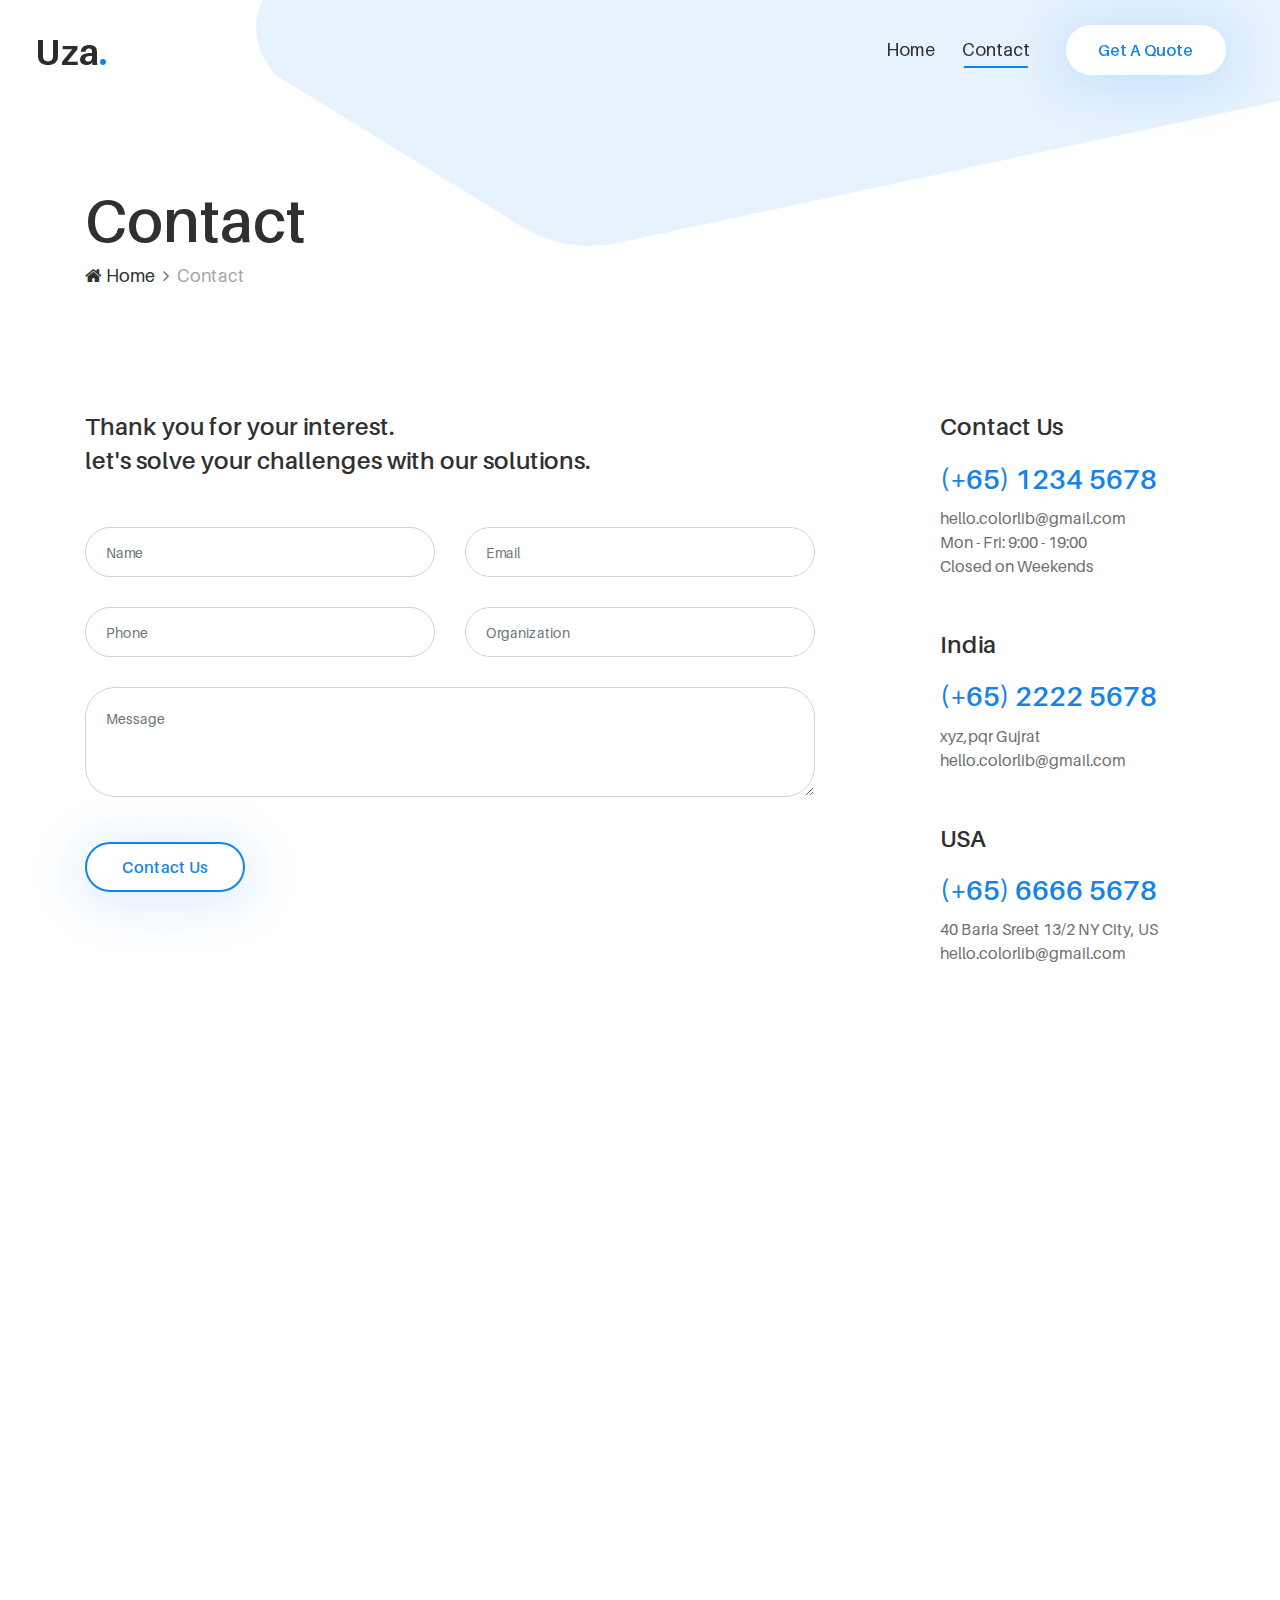
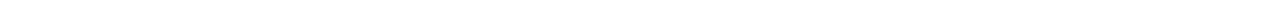
==== contact.html @ c02dab1a "first commit" ====
<!DOCTYPE html>
<html lang="en">

<head>
    <script src="https://ajax.googleapis.com/ajax/libs/jquery/3.5.1/jquery.min.js"></script>
    <meta charset="UTF-8">
    <meta name="description" content="uza - Model Agency HTML5 Template">
    <meta http-equiv="X-UA-Compatible" content="IE=edge">
    <meta name="viewport" content="width=device-width, initial-scale=1, shrink-to-fit=no">

    <!-- Title -->
    <title>Apni company</title>

    <!-- Favicon -->
    <link rel="icon" href="./img/core-img/favicon.ico">

    <!-- Core Stylesheet -->
    <link rel="stylesheet" href="style.css">

</head>

<body>
    <!-- Preloader -->
    <div id="preloader">
        <div class="wrapper">
            <div class="cssload-loader"></div>
        </div>
    </div>


    <!-- ***** Header Area Start ***** -->
    <header class="header-area">
        <!-- Main Header Start -->
        <div class="main-header-area">
            <div class="classy-nav-container breakpoint-off">
                <!-- Classy Menu -->
                <nav class="classy-navbar justify-content-between" id="uzaNav">

                    <!-- Logo -->
                    <a class="nav-brand" href="index.html"><img src="./img/core-img/logo.png" alt=""></a>

                    <!-- Navbar Toggler -->
                    <div class="classy-navbar-toggler">
                        <span class="navbarToggler"><span></span><span></span><span></span></span>
                    </div>

                    <!-- Menu -->
                    <div class="classy-menu">
                        <!-- Menu Close Button -->
                        <div class="classycloseIcon">
                            <div class="cross-wrap"><span class="top"></span><span class="bottom"></span></div>
                        </div>

                        <!-- Nav Start -->
                        <div class="classynav">
                            <ul id="nav">
                                <li><a href="./index.html">Home</a></li>
                                <li class="current-item"><a href="./contact.html">Contact</a></li>
                            </ul>

                            <!-- Get A Quote -->
                            <div class="get-a-quote ml-4 mr-3">
                                <a href="#" class="btn uza-btn">Get A Quote</a>
                            </div>

                        <!-- Nav End -->

                    </div>
                </nav>
            </div>
        </div>
    </header>
    <!-- ***** Header Area End ***** -->

    <!-- ***** Breadcrumb Area Start ***** -->
    <div class="breadcrumb-area">
        <div class="container h-100">
            <div class="row h-100 align-items-end">
                <div class="col-12">
                    <div class="breadcumb--con">
                        <h2 class="title">Contact</h2>
                        <nav aria-label="breadcrumb">
                            <ol class="breadcrumb">
                                <li class="breadcrumb-item"><a href="#"><i class="fa fa-home"></i> Home</a></li>
                                <li class="breadcrumb-item active" aria-current="page">Contact</li>
                            </ol>
                        </nav>
                    </div>
                </div>
            </div>
        </div>

        <!-- Background Curve -->
        <div class="breadcrumb-bg-curve">
            <img src="./img/core-img/curve-5.png" alt="">
        </div>
    </div>
    <!-- ***** Breadcrumb Area End ***** -->

    <section class="sucess-popup" id="sucess">
        <div class="sucess-tick">
            <img src="./img/core-img/tick.png" alt="">
        </div>
        <div class="scuess-text">Thanks for submition will rich you out soon!</div>
        <button class="btn uza-btn btn-1 mt-15" onclick="window.location='/'">Cool </div>
    </section>

    <!-- ***** Contact Area Start ***** -->
    <section class="uza-contact-area section-padding-80">
        <div class="container">
            <div class="row justify-content-between">
                <!-- Contact Form -->
                <div class="col-12 col-lg-8">
                    <div class="uza-contact-form mb-80">
                        <div class="contact-heading mb-50">
                            <h4>Thank you for your interest. <br>let's solve your challenges with our solutions.</h4>
                        </div>
                        <form action="#" method="post"  id="contactForm">
                            <div class="row">
                                <div class="col-lg-6">
                                    <div class="form-group">
                                        <input type="text" class="form-control mb-30" name="full-name" placeholder="Name">
                                    </div>
                                </div>
                                <div class="col-lg-6">
                                    <div class="form-group">
                                        <input type="email" class="form-control mb-30" name="email" placeholder="Email">
                                    </div>
                                </div>
                                <div class="col-lg-6">
                                    <div class="form-group">
                                        <input type="text" class="form-control mb-30" name="contact-number" placeholder="Phone">
                                    </div>
                                </div>
                                <div class="col-lg-6">
                                    <div class="form-group">
                                        <input type="text" class="form-control mb-30" name="company-name" placeholder="Organization">
                                    </div>
                                </div>
                                <div class="col-12">
                                    <div class="form-group">
                                        <textarea class="form-control mb-30" name="message" rows="8" cols="80" placeholder="Message"></textarea>
                                    </div>
                                </div>
                                <div class="col-12">
                                    <button class="btn uza-btn btn-3 mt-15" id="cta-button">Contact Us</button>
                                </div>
                            </div>
                        </form>
                    </div>
                </div>

                <!-- Single Contact Card -->
                <div class="col-12 col-lg-3">
                    <div class="contact-sidebar-area mb-80">
                        <!-- Single Sidebar Area -->
                        <div class="single-contact-card mb-50">
                            <h4>Contact Us</h4>
                            <h3>(+65) 1234 5678</h3>
                            <h6>hello.colorlib@gmail.com</h6>
                            <h6>Mon - Fri: 9:00 - 19:00 <br>Closed on Weekends</h6>
                        </div>

                        <!-- Single Sidebar Area -->
                        <div class="single-contact-card mb-50">
                            <h4>India</h4>
                            <h3>(+65) 2222 5678</h3>
                            <h6>xyz,pqr Gujrat <br>hello.colorlib@gmail.com</h6>
                        </div>

                        <!-- Single Sidebar Area -->
                        <div class="single-contact-card mb-50">
                            <h4>USA</h4>
                            <h3>(+65) 6666 5678</h3>
                            <h6>40 Baria Sreet 13/2 NY City, US <br>hello.colorlib@gmail.com</h6>
                        </div>
                    </div>
                </div>
            </div>

            <div class="row">
                <!-- Google Maps -->
                <div class="col-12">
                    <div class="google-maps">
                        <iframe src="https://www.google.com/maps/embed?pb=!1m18!1m12!1m3!1d11956.9355465873!2d24.0768412544878!3d56.9550599906977!2m3!1f0!2f0!3f0!3m2!1i1024!2i768!4f13.1!3m3!1m2!1s0x46eecfb0e5073ded%3A0x400cfcd68f2fe30!2z4Kaw4Ka_4KaX4Ka-LCDgprLgp43gpq_gpr7gpp_gp43gpq3gpr_gpoY!5e0!3m2!1sbn!2sbd!4v1543911160102" allowfullscreen></iframe>
                    </div>
                </div>
            </div>
        </div>
    </section>
    <!-- ***** Contact Area End ***** -->


    <!-- ******* All JS Files ******* -->
    <!-- jQuery js -->
    <script>
        function togglePopUp() {
            var x = document.getElementById("sucess") || none;
            console.log(x.style.display);
            if (x.style.display === "flex") {
                x.style.display = "none";
                $('body').removeClass('stop-scrolling')
            } else {
                x.style.display = "flex";
                $('body').addClass('stop-scrolling')
            }
        }
        contactForm.onsubmit = (e) => {
            e.preventDefault();
            togglePopUp();
            document.getElementById("cta-button").value = "Submitting!!";
            url = 'https://script.google.com/macros/s/AKfycbzR3X1a9_Ix4yxeLutu285FqC4782tV8ATnGNaxKJcL5zeAqOg/exec';
            const response = $('form').serializeArray();
            let i,data;
            for (i = 0; i < response.length; i++) {
                let x = {[response[i].name] : response[i].value }
                if(x) { data = {...data, ...x }}
            }
            console.log(data);
            var jqxhr = $.ajax({
                url: url,
                method: "GET",
                dataType: "json",
                data: data
            }).success(
                // do something
            );
        }
    </script>
    <script src="js/jquery.min.js"></script>
    <!-- Popper js -->
    <script src="js/popper.min.js"></script>
    <!-- Bootstrap js -->
    <script src="js/bootstrap.min.js"></script>
    <!-- All js -->
    <script src="js/uza.bundle.js"></script>
    <!-- Active js -->
    <script src="js/default-assets/active.js"></script>

</body>

</html>
---- style.css ----
/* *********************************************
[Master Stylesheet]

Template Name: Uza - Creative Agency HTML5 Template
Template Author: Colorlib
Template Author URL: http://colorlib.com
Version: 1.0.0
Last Update: Dec 31, 2018

*********************************************

[Tables of CSS Content]

+ body
    - 01.0 Reboot CSS
    - 02.0 Spacing CSS
    - 03.0 Preloader CSS
    - 04.0 Heading CSS
    - 05.0 Backtotop CSS
    - 06.0 Buttons CSS
    - 07.0 Header CSS
    - 08.0 Hero CSS
    - 09.0 Portfolio CSS
    - 10.0 Testimonial CSS
    - 11.0 Newsletter CSS
    - 12.0 About CSS
    - 13.0 Service CSS
    - 14.0 Breadcrumb CSS
    - 15.0 Blog CSS
    - 16.0 CTA CSS
    - 17.0 CFA CSS
    - 18.0 Team CSS
    - 19.0 Footer CSS
    - 20.0 Contact CSS
  ---------------------------------------------
  [Color Codes]

  $heading: #303030; [Heading Color]
  $text: #707070; [Text Color]
  $bg-gray: #e7f2fd; [Gray Background]
  $primary: #1583e9; [Primary Color]
  $white: #ffffff; [White Color]
  $dark: #000000; [Dark Color]
  $border: #ebebeb; [Border Color]
  $hover: #1583e9; [Hover Color]
  $secondary: #a6a6a6; [Secondary Color]

  ---------------------------------------------
  [Font Family: 'HK Grotesk']
--------------------------------------------- */
/* Import Fonts & All CSS */
@import url(fonts/aileron-font-style.css);
@import url(css/bootstrap.min.css);
@import url(css/animate.css);
@import url(css/default-assets/classy-nav.css);
@import url(css/owl.carousel.min.css);
@import url(css/magnific-popup.css);
@import url(css/font-awesome.min.css);
@import url(css/style.css);
/* :: 1.0 Reboot CSS */
* {
  margin: 0;
  padding: 0; }

body {
  font-family: "Aileron";
  font-weight: 400;
  font-size: 14px; }

h1,
h2,
h3,
h4,
h5,
h6 {
  font-family: "Aileron";
  color: #303030;
  line-height: 1.4;
  font-weight: 600; }

a,
a:active,
a:focus,
a:hover {
  font-family: "Aileron";
  color: #303030;
  text-decoration: none;
  -webkit-transition-duration: 500ms;
  -o-transition-duration: 500ms;
  transition-duration: 500ms;
  outline: none;
  font-size: 16px;
  font-weight: 600; }

li {
  list-style: none; }

p {
  line-height: 2;
  color: #707070;
  font-size: 16px;
  font-weight: normal; }

img {
  max-width: 100%;
  height: auto; }

ul {
  margin: 0;
  padding: 0; }
  ul li {
    margin: 0;
    padding: 0; }
.stop-scrolling {
  height: 100%;
  overflow: hidden;
}
#sucess {
  display: none;
}
.sucess-popup {
  position: fixed;
  top: 50%;
  left: 50%;
  z-index: 1000;
  transform: translate(-50%, -50%);
  box-shadow: 0 6px 50px 8px rgba(21, 131, 233, 0.15);
  padding: 40px;
  background-color: #fff;
  justify-content: center;
  flex-direction: column;
  display: none;
}
.scuess-text{  
  font-size: 16px;
  text-align: center;
  margin: 10px 0;
}
.sucess-tick{
  display: flex;
  justify-content: center;
  margin: 10px; 
}
.sucess-tick img{
  width: 40px;
  height: 40px;
}
.bg-overlay {
  position: relative;
  z-index: 1; }
  .bg-overlay::after {
    position: absolute;
    content: "";
    height: 100%;
    width: 100%;
    top: 0;
    left: 0;
    z-index: -1;
    background-color: rgba(0, 0, 0, 0.5); }

.bg-img {
  background-position: center center;
  background-size: cover;
  background-repeat: no-repeat; }

.jarallax {
  position: relative;
  z-index: 0; }
  .jarallax > .jarallax-img {
    position: absolute;
    object-fit: cover;
    font-family: 'object-fit: cover';
    top: 0;
    left: 0;
    width: 100%;
    height: 100%;
    z-index: -1; }

.mfp-iframe-holder .mfp-close {
  top: 0;
  width: 30px;
  height: 30px;
  background-color: #1583e9;
  text-align: center;
  right: 0;
  padding-right: 0;
  line-height: 32px; }

.bg-transparent {
  background-color: transparent !important; }

.bg-gray {
  background-color: #e7f2fd !important; }

textarea:focus,
input:focus {
  outline: none; }

/* :: 2.0 Spacing CSS */
.mt-15 {
  margin-top: 15px; }

.mt-30 {
  margin-top: 30px; }

.mt-40 {
  margin-top: 40px; }

.mt-50 {
  margin-top: 50px; }

.mt-70 {
  margin-top: 70px; }

.mt-80 {
  margin-top: 80px; }

.mt-100 {
  margin-top: 100px; }

.mt-150 {
  margin-top: 150px; }

.mr-15 {
  margin-right: 15px; }

.mr-30 {
  margin-right: 30px; }

.mr-50 {
  margin-right: 50px; }

.mr-100 {
  margin-right: 100px; }

.mb-15 {
  margin-bottom: 15px; }

.mb-30 {
  margin-bottom: 30px; }

.mb-40 {
  margin-bottom: 40px; }

.mb-50 {
  margin-bottom: 50px; }

.mb-60 {
  margin-bottom: 60px; }

.mb-70 {
  margin-bottom: 70px; }

.mb-80 {
  margin-bottom: 80px; }

.mb-100 {
  margin-bottom: 100px; }

.ml-15 {
  margin-left: 15px; }

.ml-30 {
  margin-left: 30px; }

.ml-50 {
  margin-left: 50px; }

.ml-100 {
  margin-left: 100px; }

.pt-50 {
  padding-top: 50px !important; }

.section-padding-80 {
  padding-top: 80px;
  padding-bottom: 80px; }

.section-padding-0-80 {
  padding-top: 0;
  padding-bottom: 80px; }

.section-padding-80-0 {
  padding-top: 80px;
  padding-bottom: 0; }

/* :: 3.0 Preloader CSS */
#preloader {
  position: fixed;
  width: 100%;
  height: 100%;
  z-index: 99999;
  top: 0;
  left: 0;
  background-color: #1583e9;
  display: -webkit-box;
  display: -ms-flexbox;
  display: flex;
  -webkit-box-align: center;
  -ms-flex-align: center;
  align-items: center;
  -webkit-box-pack: center;
  -ms-flex-pack: center;
  justify-content: center; }

.wrapper {
  margin: auto;
  display: block; }

.cssload-loader {
  width: 49px;
  height: 49px;
  border-radius: 50%;
  display: inline-block;
  position: relative;
  vertical-align: middle;
  background: #ffffff; }

.cssload-loader,
.cssload-loader:after,
.cssload-loader:before {
  animation: 1.15s infinite ease-in-out;
  -o-animation: 1.15s infinite ease-in-out;
  -ms-animation: 1.15s infinite ease-in-out;
  -webkit-animation: 1.15s infinite ease-in-out;
  -moz-animation: 1.15s infinite ease-in-out; }

.cssload-loader:after,
.cssload-loader:before {
  width: 100%;
  height: 100%;
  border-radius: 50%;
  position: absolute;
  top: 0;
  left: 0; }

.cssload-loader {
  animation-name: cssload-loader;
  -o-animation-name: cssload-loader;
  -ms-animation-name: cssload-loader;
  -webkit-animation-name: cssload-loader;
  -moz-animation-name: cssload-loader; }

@keyframes cssload-loader {
  from {
    transform: scale(0);
    opacity: 1; }
  to {
    transform: scale(1);
    opacity: 0; } }
@-o-keyframes cssload-loader {
  from {
    -o-transform: scale(0);
    opacity: 1; }
  to {
    -o-transform: scale(1);
    opacity: 0; } }
@-ms-keyframes cssload-loader {
  from {
    -ms-transform: scale(0);
    opacity: 1; }
  to {
    -ms-transform: scale(1);
    opacity: 0; } }
@-webkit-keyframes cssload-loader {
  from {
    -webkit-transform: scale(0);
    opacity: 1; }
  to {
    -webkit-transform: scale(1);
    opacity: 0; } }
@-moz-keyframes cssload-loader {
  from {
    -moz-transform: scale(0);
    opacity: 1; }
  to {
    -moz-transform: scale(1);
    opacity: 0; } }
/* :: 4.0 Heading CSS */
.section-heading {
  position: relative;
  z-index: 1;
  margin-bottom: 70px; }
  .section-heading h2 {
    font-size: 48px;
    text-transform: capitalize;
    margin-bottom: 0;
    line-height: 1.1; }
    @media only screen and (min-width: 992px) and (max-width: 1199px) {
      .section-heading h2 {
        font-size: 36px; } }
    @media only screen and (min-width: 768px) and (max-width: 991px) {
      .section-heading h2 {
        font-size: 42px; } }
    @media only screen and (max-width: 767px) {
      .section-heading h2 {
        font-size: 30px; } }
  .section-heading p {
    margin-top: 15px;
    font-size: 18px;
    margin-bottom: 0;
    color: #a6a6a6; }

/* :: 5.0 Backtotop CSS */
#scrollUp {
  bottom: 50px;
  font-size: 30px;
  line-height: 45px;
  right: 50px;
  width: 50px;
  background-color: #1583e9;
  color: #ffffff;
  text-align: center;
  height: 50px;
  -webkit-transition-duration: 500ms;
  -o-transition-duration: 500ms;
  transition-duration: 500ms;
  border-radius: 50%;
  -webkit-box-shadow: 0 6px 50px 8px rgba(21, 131, 233, 0.15);
  box-shadow: 0 6px 50px 8px rgba(21, 131, 233, 0.15); }
  #scrollUp:focus, #scrollUp:hover {
    background-color: #000000;
    color: #ffffff; }
  @media only screen and (max-width: 767px) {
    #scrollUp {
      right: 30px;
      bottom: 30px; } }

/* :: 6.0 Buttons CSS */
.uza-btn {
  position: relative;
  z-index: 1;
  min-width: 160px;
  height: 50px;
  line-height: 50px;
  font-size: 16px;
  font-weight: 600;
  display: inline-block;
  padding: 0 30px;
  text-align: center;
  text-transform: capitalize;
  color: #1583e9;
  border: none;
  border-radius: 50px;
  background-color: #ffffff;
  -webkit-transition-duration: 500ms;
  -o-transition-duration: 500ms;
  transition-duration: 500ms;
  -webkit-box-shadow: 0 6px 50px 8px rgba(21, 131, 233, 0.15);
  box-shadow: 0 6px 50px 8px rgba(21, 131, 233, 0.15); }
  .uza-btn:focus, .uza-btn:hover {
    -webkit-box-shadow: 0 6px 50px 8px rgba(21, 131, 233, 0.15);
    box-shadow: 0 6px 50px 8px rgba(21, 131, 233, 0.15);
    background-color: #1583e9;
    color: #ffffff; }
  .uza-btn.btn-2 {
    background-color: #1583e9;
    color: #ffffff; }
    .uza-btn.btn-2:focus, .uza-btn.btn-2:hover {
      background-color: #ffffff;
      color: #1583e9; }
  .uza-btn.btn-3 {
    border: 2px solid #1583e9;
    line-height: 46px; }

.login-register-btn a {
  display: inline-block; }
  .login-register-btn a span {
    -webkit-transition-duration: 500ms;
    -o-transition-duration: 500ms;
    transition-duration: 500ms;
    color: #a6a6a6; }
    .login-register-btn a span:focus, .login-register-btn a span:hover {
      color: #1583e9; }
  .login-register-btn a:focus, .login-register-btn a:hover {
    color: #1583e9; }
  @media only screen and (min-width: 992px) and (max-width: 1199px) {
    .login-register-btn a {
      font-size: 14px; } }

/* :: 7.0 Header CSS */
.header-area {
  position: fixed;
  z-index: 600;
  width: 100%;
  left: 0;
  top: 0;
  -webkit-transition-duration: 500ms;
  -o-transition-duration: 500ms;
  transition-duration: 500ms; }
  @media only screen and (min-width: 768px) and (max-width: 991px) {
    .header-area .main-header-area {
      border-top: 10px solid #303030; } }
  @media only screen and (max-width: 767px) {
    .header-area .main-header-area {
      border-top: 10px solid #303030; } }
  .header-area .main-header-area.sticky {
    -webkit-transition-duration: 500ms;
    -o-transition-duration: 500ms;
    transition-duration: 500ms;
    top: 0;
    width: 100%;
    position: fixed;
    background-color: #e7f2fd;
    -webkit-box-shadow: 0 1px 6px 0 rgba(0, 0, 0, 0.1);
    box-shadow: 0 1px 6px 0 rgba(0, 0, 0, 0.1);
    border-bottom: none;
    left: 0;
    z-index: 650; }
  .header-area .search-icon {
    position: relative;
    z-index: 1;
    margin-left: 14px; }
    @media only screen and (min-width: 768px) and (max-width: 991px) {
      .header-area .search-icon {
        margin-left: 15px;
        margin-top: 20px; } }
    @media only screen and (max-width: 767px) {
      .header-area .search-icon {
        margin-left: 15px;
        margin-top: 20px; } }
    .header-area .search-icon i {
      font-size: 20px;
      color: #303030;
      cursor: pointer; }

.classy-nav-container {
  background-color: transparent;
  padding: 0; }
  @media only screen and (max-width: 767px) {
    .classy-nav-container {
      padding: 0 15px; } }
  .classy-nav-container .classy-navbar {
    height: 100px;
    padding: 0 3%; }
    @media only screen and (min-width: 768px) and (max-width: 991px) {
      .classy-nav-container .classy-navbar {
        height: 70px;
        padding: 0 5%; } }
    @media only screen and (max-width: 767px) {
      .classy-nav-container .classy-navbar {
        height: 70px;
        padding: 0 5%; } }
    @media only screen and (max-width: 767px) {
      .classy-nav-container .classy-navbar .nav-brand {
        max-width: 90px;
        margin-right: 15px; } }
    .classy-nav-container .classy-navbar .classynav ul li a {
      position: relative;
      z-index: 1;
      font-weight: normal;
      font-size: 18px;
      text-transform: capitalize;
      color: #303030; }
      .classy-nav-container .classy-navbar .classynav ul li a:focus, .classy-nav-container .classy-navbar .classynav ul li a:hover {
        color: #1583e9; }
      @media only screen and (min-width: 992px) and (max-width: 1199px) {
        .classy-nav-container .classy-navbar .classynav ul li a {
          font-size: 14px;
          padding: 0 10px; } }
      @media only screen and (min-width: 768px) and (max-width: 991px) {
        .classy-nav-container .classy-navbar .classynav ul li a {
          font-size: 14px; } }
      @media only screen and (max-width: 767px) {
        .classy-nav-container .classy-navbar .classynav ul li a {
          font-size: 14px; } }
    .classy-nav-container .classy-navbar .classynav ul li.cn-dropdown-item ul li a {
      font-size: 16px;
      text-transform: capitalize;
      height: 42px;
      line-height: 42px;
      padding: 0 30px; }
      @media only screen and (min-width: 992px) and (max-width: 1199px) {
        .classy-nav-container .classy-navbar .classynav ul li.cn-dropdown-item ul li a {
          font-size: 14px; } }
      @media only screen and (min-width: 768px) and (max-width: 991px) {
        .classy-nav-container .classy-navbar .classynav ul li.cn-dropdown-item ul li a {
          font-size: 14px; } }
      @media only screen and (max-width: 767px) {
        .classy-nav-container .classy-navbar .classynav ul li.cn-dropdown-item ul li a {
          font-size: 14px; } }
    .classy-nav-container .classy-navbar .classynav ul li.current-item a::after {
      content: '';
      position: absolute;
      width: 70%;
      height: 2px;
      background-color: #1583e9;
      bottom: 0;
      left: 50%;
      -webkit-transform: translateX(-50%);
      -ms-transform: translateX(-50%);
      transform: translateX(-50%);
      z-index: 1; }
      @media only screen and (min-width: 768px) and (max-width: 991px) {
        .classy-nav-container .classy-navbar .classynav ul li.current-item a::after {
          width: 100%;
          height: 1px; } }
      @media only screen and (max-width: 767px) {
        .classy-nav-container .classy-navbar .classynav ul li.current-item a::after {
          width: 100%;
          height: 1px; } }

.classynav ul li.has-down > a::after,
.classynav ul li.has-down.active > a::after,
.classynav ul li.megamenu-item > a::after {
  color: #303030; }

.breakpoint-off .classynav ul li .dropdown {
  width: 210px;
  -webkit-box-shadow: 0 6px 50px 8px rgba(21, 131, 233, 0.15);
  box-shadow: 0 6px 50px 8px rgba(21, 131, 233, 0.15);
  border-radius: 6px; }

.top-search-area .modal-content {
  border: none; }
  .top-search-area .modal-content .modal-body {
    padding: 50px; }
    @media only screen and (max-width: 767px) {
      .top-search-area .modal-content .modal-body {
        padding: 50px 15px; } }
    @media only screen and (min-width: 576px) and (max-width: 767px) {
      .top-search-area .modal-content .modal-body {
        padding: 50px; } }
    .top-search-area .modal-content .modal-body button.close-btn {
      position: absolute;
      top: 15px;
      right: 15px;
      z-index: 10;
      font-size: 14px; }
      .top-search-area .modal-content .modal-body button.close-btn.btn {
        padding: 0;
        background-color: transparent; }
        .top-search-area .modal-content .modal-body button.close-btn.btn:focus, .top-search-area .modal-content .modal-body button.close-btn.btn:hover {
          box-shadow: none;
          color: #1583e9; }
.top-search-area form {
  width: 100%;
  position: relative;
  z-index: 1; }
  .top-search-area form input {
    width: 100%;
    height: 50px;
    border: none;
    box-shadow: 0 0 30px 15px rgba(0, 0, 0, 0.08);
    border-radius: 6px;
    font-size: 12px;
    font-style: italic;
    padding: 0 20px; }
    .top-search-area form input:focus {
      box-shadow: 0 0 30px 15px rgba(0, 0, 0, 0.08); }
  .top-search-area form button {
    position: absolute;
    width: 100px;
    height: 50px;
    top: 0;
    right: 0;
    z-index: 10;
    border-radius: 0 6px 6px 0;
    border: none;
    background-color: #1583e9;
    font-weight: 600;
    font-size: 14px;
    text-transform: uppercase;
    text-align: center;
    color: #ffffff;
    cursor: pointer; }
    @media only screen and (max-width: 767px) {
      .top-search-area form button {
        width: 80px; } }

@media only screen and (min-width: 768px) and (max-width: 991px) {
  .get-a-quote {
    margin: 30px 15px !important; } }
@media only screen and (max-width: 767px) {
  .get-a-quote {
    margin: 30px 15px !important; } }

/* :: 8.0 Hero CSS */
.welcome-slides {
  position: relative;
  z-index: 1;
  overflow: hidden; }

.single-welcome-slide {
  position: relative;
  z-index: 2;
  width: 100%;
  height: 900px;
  background-color: #ffffff; }
  @media only screen and (min-width: 992px) and (max-width: 1199px) {
    .single-welcome-slide {
      height: 750px; } }
  @media only screen and (min-width: 768px) and (max-width: 991px) {
    .single-welcome-slide {
      height: 600px; } }
  @media only screen and (max-width: 767px) {
    .single-welcome-slide {
      height: 900px; } }
  @media only screen and (min-width: 576px) and (max-width: 767px) {
    .single-welcome-slide {
      height: 1000px; } }
  .single-welcome-slide .background-curve {
    position: absolute;
    width: 70%;
    top: 0;
    height: 100%;
    right: 0;
    z-index: -1; }
    .single-welcome-slide .background-curve img {
      width: 100%;
      height: auto;
      background-repeat: no-repeat; }
  .single-welcome-slide .welcome-text {
    position: relative;
    z-index: 1; }
    @media only screen and (max-width: 767px) {
      .single-welcome-slide .welcome-text {
        padding-top: 50px; } }
    .single-welcome-slide .welcome-text h2 {
      font-size: 72px;
      display: block;
      margin-bottom: 30px; }
      @media only screen and (min-width: 992px) and (max-width: 1199px) {
        .single-welcome-slide .welcome-text h2 {
          font-size: 48px; } }
      @media only screen and (min-width: 768px) and (max-width: 991px) {
        .single-welcome-slide .welcome-text h2 {
          font-size: 42px; } }
      @media only screen and (max-width: 767px) {
        .single-welcome-slide .welcome-text h2 {
          font-size: 36px; } }
      @media only screen and (min-width: 576px) and (max-width: 767px) {
        .single-welcome-slide .welcome-text h2 {
          font-size: 42px; } }
      .single-welcome-slide .welcome-text h2 span {
        color: #1583e9; }
    .single-welcome-slide .welcome-text h5 {
      font-size: 22px;
      color: #a6a6a6;
      margin-bottom: 60px;
      display: block; }
      @media only screen and (min-width: 992px) and (max-width: 1199px) {
        .single-welcome-slide .welcome-text h5 {
          font-size: 18px;
          margin-bottom: 40px; } }
      @media only screen and (min-width: 768px) and (max-width: 991px) {
        .single-welcome-slide .welcome-text h5 {
          font-size: 14px;
          margin-bottom: 40px; } }
  @media only screen and (max-width: 767px) {
    .single-welcome-slide .welcome-thumbnail {
      margin-top: -120px; } }

/* :: 09.0 Portfolio CSS */
.uza-portfolio-area {
  position: relative;
  z-index: 1;
  padding-left: 3%;
  padding-right: 3%; }
  .uza-portfolio-area .portfolio-bg-curve {
    position: absolute;
    bottom: 0;
    right: 0;
    z-index: -1;
    height: auto;
    width: auto; }

.single-portfolio-slide {
  position: relative;
  z-index: 1;
  margin-bottom: 50px; }
  .single-portfolio-slide img {
    position: relative;
    z-index: 1;
    width: 100%; }
  .single-portfolio-slide .overlay-effect {
    -webkit-transition-duration: 500ms;
    -o-transition-duration: 500ms;
    transition-duration: 500ms;
    position: absolute;
    width: 100%;
    height: 100%;
    top: 0;
    left: 0;
    z-index: 20;
    background-color: rgba(231, 242, 253, 0.9);
    padding: 40px 30px;
    opacity: 0;
    visibility: hidden; }
    @media only screen and (min-width: 992px) and (max-width: 1199px) {
      .single-portfolio-slide .overlay-effect {
        padding: 30px; } }
    @media only screen and (max-width: 767px) {
      .single-portfolio-slide .overlay-effect {
        padding: 30px; } }
    .single-portfolio-slide .overlay-effect h4 {
      display: block;
      margin-bottom: 15px;
      font-weight: 600; }
      @media only screen and (max-width: 767px) {
        .single-portfolio-slide .overlay-effect h4 {
          margin-bottom: 10px;
          font-size: 20px; } }
    .single-portfolio-slide .overlay-effect p {
      margin-bottom: 0;
      line-height: 1.6; }
      @media only screen and (max-width: 767px) {
        .single-portfolio-slide .overlay-effect p {
          font-size: 14px; } }
  .single-portfolio-slide .view-more-btn a {
    -webkit-transition-duration: 500ms;
    -o-transition-duration: 500ms;
    transition-duration: 500ms;
    width: 60px;
    height: 60px;
    border-radius: 50%;
    background-color: #ffffff;
    display: inline-block;
    position: absolute;
    bottom: 40px;
    right: 0;
    z-index: 100;
    text-align: center;
    line-height: 65px;
    font-size: 24px;
    opacity: 0;
    visibility: hidden; }
    @media only screen and (min-width: 992px) and (max-width: 1199px) {
      .single-portfolio-slide .view-more-btn a {
        bottom: 30px;
        width: 40px;
        height: 40px;
        line-height: 45px; } }
    @media only screen and (max-width: 767px) {
      .single-portfolio-slide .view-more-btn a {
        bottom: 30px;
        width: 40px;
        height: 40px;
        line-height: 45px; } }
    .single-portfolio-slide .view-more-btn a:focus, .single-portfolio-slide .view-more-btn a:hover {
      background-color: #1583e9;
      color: #ffffff; }
  .single-portfolio-slide:focus, .single-portfolio-slide:hover {
    -webkit-box-shadow: 0 6px 50px 8px rgba(21, 131, 233, 0.15);
    box-shadow: 0 6px 50px 8px rgba(21, 131, 233, 0.15); }
    .single-portfolio-slide:focus .overlay-effect, .single-portfolio-slide:hover .overlay-effect {
      opacity: 1;
      visibility: visible; }
    .single-portfolio-slide:focus .view-more-btn a, .single-portfolio-slide:hover .view-more-btn a {
      right: 40px;
      opacity: 1;
      visibility: visible; }
      @media only screen and (min-width: 992px) and (max-width: 1199px) {
        .single-portfolio-slide:focus .view-more-btn a, .single-portfolio-slide:hover .view-more-btn a {
          right: 30px; } }

.portfolio-sildes {
  position: relative;
  z-index: 1; }
  .portfolio-sildes .owl-dots {
    position: relative;
    z-index: 1;
    display: -webkit-box;
    display: -ms-flexbox;
    display: flex;
    -webkit-box-align: center;
    -ms-flex-align: center;
    align-items: center;
    -webkit-box-pack: center;
    -ms-flex-pack: center;
    justify-content: center; }
    .portfolio-sildes .owl-dots .owl-dot {
      -webkit-box-flex: 0;
      -ms-flex: 0 0 8px;
      flex: 0 0 8px;
      max-width: 8px;
      margin: 0 5px;
      width: 8px;
      height: 8px;
      border-radius: 50%;
      background-color: #e7f2fd; }
      .portfolio-sildes .owl-dots .owl-dot.active {
        -webkit-box-flex: 0;
        -ms-flex: 0 0 38px;
        flex: 0 0 38px;
        max-width: 38px;
        width: 38px;
        border-radius: 15px;
        background-color: #1583e9; }

.portfolio-menu {
  position: relative;
  z-index: 1; }
  .portfolio-menu button {
    background-color: transparent;
    padding: 0;
    font-weight: 600;
    color: #a6a6a6;
    font-size: 22px;
    margin: 0 20px; }
    @media only screen and (min-width: 992px) and (max-width: 1199px) {
      .portfolio-menu button {
        font-size: 20px; } }
    @media only screen and (min-width: 768px) and (max-width: 991px) {
      .portfolio-menu button {
        font-size: 18px; } }
    @media only screen and (max-width: 767px) {
      .portfolio-menu button {
        font-size: 16px;
        margin: 0 10px; } }
    @media only screen and (min-width: 480px) and (max-width: 767px) {
      .portfolio-menu button {
        font-size: 14px;
        margin: 0 5px; } }
    .portfolio-menu button.active, .portfolio-menu button:hover {
      color: #303030; }
    .portfolio-menu button:focus {
      box-shadow: none; }

.single-portfolio-item .single-portfolio-slide {
  margin-right: 10px;
  margin-left: 10px; }

.portfolio-details-text {
  position: relative;
  z-index: 1; }
  .portfolio-details-text h2 {
    font-size: 36px; }
    @media only screen and (min-width: 992px) and (max-width: 1199px) {
      .portfolio-details-text h2 {
        font-size: 30px; } }
    @media only screen and (max-width: 767px) {
      .portfolio-details-text h2 {
        font-size: 24px; } }
  .portfolio-details-text h6 {
    font-size: 14px;
    text-transform: uppercase;
    color: #1583e9;
    letter-spacing: 1px;
    margin-bottom: 20px;
    font-weight: 400; }
  .portfolio-details-text p {
    margin-bottom: 0; }

.portfolio-meta h6 {
  color: #707070;
  margin-bottom: 10px;
  font-weight: 400; }
@media only screen and (max-width: 767px) {
  .portfolio-meta {
    margin-top: 50px; } }

.portfolio-social-info p {
  margin-bottom: 0;
  margin-right: 15px; }
.portfolio-social-info a {
  display: inline-block;
  margin-right: 15px;
  font-size: 16px; }
  .portfolio-social-info a:last-child {
    margin-right: 0; }
  .portfolio-social-info a:hover, .portfolio-social-info a:focus {
    color: #1583e9; }

.portfolio-pager {
  position: relative;
  z-index: 1; }
  .portfolio-pager a {
    display: inline-block;
    color: #707070; }
    .portfolio-pager a:nth-child(2) {
      color: #a6a6a6; }
    .portfolio-pager a:hover, .portfolio-pager a:focus {
      color: #1583e9; }
    @media only screen and (max-width: 767px) {
      .portfolio-pager a {
        font-size: 12px; } }
    @media only screen and (min-width: 480px) and (max-width: 767px) {
      .portfolio-pager a {
        font-size: 16px; } }

/* :: 10.0 Testimonial CSS */
.testimonial-slides {
  position: relative;
  z-index: 1;
  padding-left: 10%;
  padding-right: 10%; }
  .testimonial-slides .owl-next,
  .testimonial-slides .owl-prev {
    position: absolute;
    top: 50%;
    width: 50px;
    height: auto;
    margin-top: -25px;
    left: 0;
    z-index: 10;
    line-height: 50px; }
    .testimonial-slides .owl-next i,
    .testimonial-slides .owl-prev i {
      font-size: 50px;
      color: #b7b7b7; }
      .testimonial-slides .owl-next i:hover, .testimonial-slides .owl-next i:focus,
      .testimonial-slides .owl-prev i:hover,
      .testimonial-slides .owl-prev i:focus {
        color: #1583e9; }
  .testimonial-slides .owl-next {
    left: auto;
    right: 0; }

.border-line {
  position: relative;
  z-index: 1;
  width: 100%;
  height: 1px;
  background-color: #e7f2fd; }

.single-testimonial-slide {
  position: relative;
  z-index: 1; }
  @media only screen and (max-width: 767px) {
    .single-testimonial-slide {
      -ms-flex-wrap: wrap;
      flex-wrap: wrap; } }
  .single-testimonial-slide .testimonial-thumbnail {
    -webkit-box-flex: 0;
    -ms-flex: 0 0 170px;
    flex: 0 0 170px;
    max-width: 170px;
    width: 170px;
    height: 170px;
    border-radius: 50%;
    margin-right: 60px; }
    .single-testimonial-slide .testimonial-thumbnail img {
      border-radius: 50%; }
    @media only screen and (min-width: 992px) and (max-width: 1199px) {
      .single-testimonial-slide .testimonial-thumbnail {
        margin-right: 30px; } }
    @media only screen and (max-width: 767px) {
      .single-testimonial-slide .testimonial-thumbnail {
        -webkit-box-flex: 0;
        -ms-flex: 0 0 120px;
        flex: 0 0 120px;
        max-width: 120px;
        width: 120px;
        height: 120px;
        margin-right: 0;
        margin-bottom: 50px; } }
  .single-testimonial-slide .testimonial-content {
    position: relative;
    z-index: 1; }
    .single-testimonial-slide .testimonial-content h4 {
      font-weight: normal;
      font-style: italic;
      margin-bottom: 30px; }
      @media only screen and (min-width: 992px) and (max-width: 1199px) {
        .single-testimonial-slide .testimonial-content h4 {
          font-size: 20px; } }
      @media only screen and (max-width: 767px) {
        .single-testimonial-slide .testimonial-content h4 {
          font-size: 18px; } }
    .single-testimonial-slide .testimonial-content .ratings {
      position: relative;
      z-index: 1;
      display: block;
      margin-bottom: 10px; }
      .single-testimonial-slide .testimonial-content .ratings i {
        font-size: 16px;
        color: #f3c612; }
    .single-testimonial-slide .testimonial-content .author-info h5 {
      font-size: 22px;
      font-weight: 400;
      margin-bottom: 0; }
      @media only screen and (max-width: 767px) {
        .single-testimonial-slide .testimonial-content .author-info h5 {
          font-size: 14px; } }
      .single-testimonial-slide .testimonial-content .author-info h5 span {
        font-size: 14px;
        text-transform: uppercase;
        color: #b7b7b7; }
        @media only screen and (max-width: 767px) {
          .single-testimonial-slide .testimonial-content .author-info h5 span {
            font-size: 12px; } }
    .single-testimonial-slide .testimonial-content .quote-icon {
      position: absolute;
      right: 0;
      bottom: 0;
      z-index: -1; }

/* :: 11.0 Newsletter CSS */
.uza-newsletter-area {
  position: relative;
  z-index: 1; }
  .uza-newsletter-area .border-line {
    width: 100%;
    height: 1px;
    background-color: #e7f2fd; }
  .uza-newsletter-area .nl-content {
    position: relative;
    z-index: 1; }
    .uza-newsletter-area .nl-content h2 {
      font-size: 36px;
      display: block;
      margin-bottom: 0; }
      @media only screen and (min-width: 992px) and (max-width: 1199px) {
        .uza-newsletter-area .nl-content h2 {
          font-size: 30px; } }
      @media only screen and (min-width: 768px) and (max-width: 991px) {
        .uza-newsletter-area .nl-content h2 {
          font-size: 24px; } }
      @media only screen and (max-width: 767px) {
        .uza-newsletter-area .nl-content h2 {
          font-size: 24px; } }
    .uza-newsletter-area .nl-content p {
      margin-bottom: 0; }
      @media only screen and (min-width: 992px) and (max-width: 1199px) {
        .uza-newsletter-area .nl-content p {
          font-size: 14px; } }
      @media only screen and (min-width: 768px) and (max-width: 991px) {
        .uza-newsletter-area .nl-content p {
          font-size: 12px; } }
  .uza-newsletter-area .nl-form form {
    position: relative;
    z-index: 1; }
    .uza-newsletter-area .nl-form form input {
      width: 100%;
      height: 50px;
      border-radius: 50px;
      background-color: #e7f2fd;
      border: none;
      font-size: 16px;
      padding: 0 30px; }
    .uza-newsletter-area .nl-form form button {
      -webkit-transition-duration: 500ms;
      -o-transition-duration: 500ms;
      transition-duration: 500ms;
      position: absolute;
      padding: 0 30px;
      border-radius: 0 50px 50px 0;
      background-color: #1583e9;
      font-size: 16px;
      color: #ffffff;
      height: 50px;
      top: 0;
      right: 0;
      border: none;
      cursor: pointer; }
      @media only screen and (min-width: 768px) and (max-width: 991px) {
        .uza-newsletter-area .nl-form form button {
          padding: 0 20px; } }
      @media only screen and (max-width: 767px) {
        .uza-newsletter-area .nl-form form button {
          padding: 0 20px; } }
      .uza-newsletter-area .nl-form form button:hover, .uza-newsletter-area .nl-form form button:focus {
        background-color: #303030; }

/* :: 12.0 About CSS */
.about-us-content {
  position: relative;
  z-index: 1; }
  .about-us-content h2 {
    font-size: 48px;
    display: block;
    margin-bottom: 25px; }
    @media only screen and (min-width: 992px) and (max-width: 1199px) {
      .about-us-content h2 {
        font-size: 36px; } }
    @media only screen and (min-width: 768px) and (max-width: 991px) {
      .about-us-content h2 {
        font-size: 30px; } }
    @media only screen and (max-width: 767px) {
      .about-us-content h2 {
        font-size: 30px; } }

.about-us-thumbnail {
  position: relative;
  z-index: 1;
  width: 100%;
  padding-right: 100px; }
  .about-us-thumbnail img {
    width: 100%; }
  @media only screen and (min-width: 768px) and (max-width: 991px) {
    .about-us-thumbnail {
      padding-right: 0; } }
  @media only screen and (max-width: 767px) {
    .about-us-thumbnail {
      padding-right: 0; } }

.uza-video-area {
  position: absolute;
  top: 50%;
  right: 65px;
  z-index: 99;
  -webkit-transform: translateY(-50%);
  -ms-transform: translateY(-50%);
  transform: translateY(-50%); }
  @media only screen and (min-width: 768px) and (max-width: 991px) {
    .uza-video-area {
      right: auto;
      left: 50%;
      -webkit-transform: translate(-50%, -50%);
      -ms-transform: translate(-50%, -50%);
      transform: translate(-50%, -50%); } }
  @media only screen and (max-width: 767px) {
    .uza-video-area {
      right: auto;
      left: 50%;
      -webkit-transform: translate(-50%, -50%);
      -ms-transform: translate(-50%, -50%);
      transform: translate(-50%, -50%); } }
  .uza-video-area .video-play-btn {
    display: inline-block;
    border-radius: 50%;
    width: 70px;
    height: 70px;
    background-color: #1583e9;
    color: #ffffff;
    line-height: 70px;
    text-align: center;
    font-size: 24px; }
    .uza-video-area .video-play-btn i {
      padding-left: 5px; }
    .uza-video-area .video-play-btn:focus, .uza-video-area .video-play-btn:hover {
      box-shadow: none;
      background-color: #1583e9; }

.uza-about-us-area {
  position: relative;
  z-index: 1; }
  .uza-about-us-area .about-bg-pattern {
    position: absolute;
    width: 40%;
    left: 0;
    bottom: 0;
    z-index: -1;
    height: 100%; }
    .uza-about-us-area .about-bg-pattern img {
      height: 100%;
      width: auto; }

.uza-video-area .video-play-btn {
  -webkit-transform: scale(0.93);
  -ms-transform: scale(0.93);
  transform: scale(0.93); }
  .uza-video-area .video-play-btn:after {
    position: absolute;
    width: 100%;
    height: 100%;
    border-radius: 50%;
    content: '';
    -webkit-box-sizing: content-box;
    -moz-box-sizing: content-box;
    box-sizing: content-box;
    top: 0;
    left: 0;
    padding: 0;
    z-index: -1;
    box-shadow: 0 0 0 2px #1583e9;
    opacity: 1;
    -webkit-transform: scale(0.9);
    -ms-transform: scale(0.9);
    transform: scale(0.9);
    -webkit-animation: sonarEffect 1.3s ease-out 75ms infinite;
    animation: sonarEffect 1.3s ease-out 75ms infinite; }

@-webkit-keyframes sonarEffect {
  0% {
    opacity: 0.3; }
  40% {
    opacity: 0.5;
    box-shadow: 0 0 0 2px rgba(255, 255, 255, 0.1), 0 0 10px 10px #3851bc, 0 0 0 10px rgba(255, 255, 255, 0.5); }
  100% {
    box-shadow: 0 0 0 2px rgba(255, 255, 255, 0.1), 0 0 10px 10px #3851bc, 0 0 0 10px rgba(255, 255, 255, 0.5);
    transform: scale(1.5);
    opacity: 0; } }
@-moz-keyframes sonarEffect {
  0% {
    opacity: 0.3; }
  40% {
    opacity: 0.5;
    box-shadow: 0 0 0 2px rgba(255, 255, 255, 0.1), 0 0 10px 10px #3851bc, 0 0 0 10px rgba(255, 255, 255, 0.5); }
  100% {
    box-shadow: 0 0 0 2px rgba(255, 255, 255, 0.1), 0 0 10px 10px #3851bc, 0 0 0 10px rgba(255, 255, 255, 0.5);
    transform: scale(1.5);
    opacity: 0; } }
@keyframes sonarEffect {
  0% {
    opacity: 0.3; }
  40% {
    opacity: 0.5;
    box-shadow: 0 0 0 2px rgba(255, 255, 255, 0.1), 0 0 10px 10px #3851bc, 0 0 0 10px rgba(255, 255, 255, 0.5); }
  100% {
    box-shadow: 0 0 0 2px rgba(255, 255, 255, 0.1), 0 0 10px 10px #3851bc, 0 0 0 10px rgba(255, 255, 255, 0.5);
    transform: scale(1.5);
    opacity: 0; } }
.uza-why-choose-us-area {
  position: relative;
  z-index: 1; }
  .uza-why-choose-us-area ul li {
    font-size: 16px;
    margin-bottom: 15px;
    color: #707070;
    display: -webkit-box;
    display: -ms-flexbox;
    display: flex;
    -webkit-box-align: center;
    -ms-flex-align: center;
    align-items: center; }
    .uza-why-choose-us-area ul li i {
      color: #1583e9;
      margin-right: 15px; }
    .uza-why-choose-us-area ul li:last-child {
      margin-bottom: 0; }

.about-tab-area {
  position: relative;
  z-index: 1; }
  .about-tab-area .nav-tabs .nav-item {
    margin-bottom: 0; }
  .about-tab-area .nav-tabs .nav-link {
    position: relative;
    z-index: 1;
    letter-spacing: 2px;
    text-transform: uppercase;
    padding: 0 0 15px 0;
    border: none;
    margin-right: 30px;
    background-color: transparent; }
    @media only screen and (max-width: 767px) {
      .about-tab-area .nav-tabs .nav-link {
        letter-spacing: 1px;
        margin-right: 15px;
        font-size: 14px; } }
    .about-tab-area .nav-tabs .nav-link.active:after {
      content: '';
      position: absolute;
      bottom: -1px;
      left: 0;
      background-color: #1583e9;
      width: 100%;
      height: 2px; }

/* 13.0 Service CSS */
.single-service-area {
  position: relative;
  z-index: 1;
  text-align: center; }
  .single-service-area .service-icon {
    background-color: #e7f2fd;
    width: 145px;
    height: 110px;
    font-size: 42px;
    color: #303030;
    text-align: center;
    line-height: 110px;
    border-radius: 80px 200px 200px 362px;
    margin: 0 auto 30px;
    -webkit-transition-duration: 500ms;
    -o-transition-duration: 500ms;
    transition-duration: 500ms; }
  .single-service-area h5 {
    font-size: 22px;
    display: block;
    margin-bottom: 15px;
    -webkit-transition-duration: 300ms;
    -o-transition-duration: 300ms;
    transition-duration: 300ms;
    font-weight: 600; }
  .single-service-area:focus .service-icon, .single-service-area:hover .service-icon {
    background-color: #1583e9;
    color: #ffffff;
    -webkit-box-shadow: 0 6px 50px 8px rgba(21, 131, 233, 0.15);
    box-shadow: 0 6px 50px 8px rgba(21, 131, 233, 0.15); }
  .single-service-area:focus h5, .single-service-area:hover h5 {
    color: #1583e9; }

.cta-testimonial-cfa-area {
  position: relative;
  z-index: 1; }
  .cta-testimonial-cfa-area .cta-testimonial-cfa-bg-curve {
    position: absolute;
    left: 0;
    top: 0;
    width: auto;
    height: 100%;
    z-index: -1; }

/* :: 14.0 Breadcrumb CSS */
.breadcrumb-area {
  position: relative;
  z-index: 1;
  height: 290px;
  margin-bottom: 40px; }
  @media only screen and (min-width: 768px) and (max-width: 991px) {
    .breadcrumb-area {
      height: 220px; } }
  @media only screen and (max-width: 767px) {
    .breadcrumb-area {
      height: 200px;
      margin-bottom: 0; } }
  .breadcrumb-area .breadcrumb-bg-curve {
    position: absolute;
    width: 80%;
    height: 100%;
    top: 0;
    right: 0;
    z-index: -1;
    background-size: cover;
    text-align: right !important; }
    @media only screen and (min-width: 992px) and (max-width: 1199px) {
      .breadcrumb-area .breadcrumb-bg-curve {
        width: 90%; } }
  .breadcrumb-area .title {
    font-size: 60px;
    margin-bottom: 0;
    text-transform: capitalize; }
    @media only screen and (min-width: 992px) and (max-width: 1199px) {
      .breadcrumb-area .title {
        font-size: 42px; } }
    @media only screen and (min-width: 768px) and (max-width: 991px) {
      .breadcrumb-area .title {
        font-size: 36px; } }
    @media only screen and (max-width: 767px) {
      .breadcrumb-area .title {
        font-size: 30px; } }
  .breadcrumb-area .breadcumb--con .breadcrumb {
    padding: 0;
    margin-bottom: 0;
    list-style: none;
    background-color: transparent;
    border-radius: 0; }
    .breadcrumb-area .breadcumb--con .breadcrumb .breadcrumb-item,
    .breadcrumb-area .breadcumb--con .breadcrumb .breadcrumb-item > a,
    .breadcrumb-area .breadcumb--con .breadcrumb .breadcrumb-item.active {
      font-size: 18px;
      text-transform: capitalize;
      color: #303030;
      font-weight: normal;
      letter-spacing: normal; }
      @media only screen and (max-width: 767px) {
        .breadcrumb-area .breadcumb--con .breadcrumb .breadcrumb-item,
        .breadcrumb-area .breadcumb--con .breadcrumb .breadcrumb-item > a,
        .breadcrumb-area .breadcumb--con .breadcrumb .breadcrumb-item.active {
          font-size: 14px; } }
      .breadcrumb-area .breadcumb--con .breadcrumb .breadcrumb-item:focus, .breadcrumb-area .breadcumb--con .breadcrumb .breadcrumb-item:hover,
      .breadcrumb-area .breadcumb--con .breadcrumb .breadcrumb-item > a:focus,
      .breadcrumb-area .breadcumb--con .breadcrumb .breadcrumb-item > a:hover,
      .breadcrumb-area .breadcumb--con .breadcrumb .breadcrumb-item.active:focus,
      .breadcrumb-area .breadcumb--con .breadcrumb .breadcrumb-item.active:hover {
        color: #1583e9; }
    .breadcrumb-area .breadcumb--con .breadcrumb .breadcrumb-item.active {
      color: #a6a6a6; }
      .breadcrumb-area .breadcumb--con .breadcrumb .breadcrumb-item.active:focus, .breadcrumb-area .breadcumb--con .breadcrumb .breadcrumb-item.active:hover {
        color: #a6a6a6; }
    .breadcrumb-area .breadcumb--con .breadcrumb .page-item:first-child .page-link {
      margin-left: 0;
      border-top-left-radius: 0;
      border-bottom-left-radius: 0; }
    .breadcrumb-area .breadcumb--con .breadcrumb .page-item:last-child .page-link {
      border-top-right-radius: 0;
      border-bottom-right-radius: 0; }
    .breadcrumb-area .breadcumb--con .breadcrumb .breadcrumb-item + .breadcrumb-item::before {
      content: "\f105";
      font-family: 'FontAwesome'; }

/* :: 15.0 Blog CSS */
.uza-blog-area {
  position: relative;
  z-index: 1; }
  .uza-blog-area .blog-bg-curve {
    position: absolute;
    width: auto;
    height: 100%;
    top: 0;
    left: 0;
    z-index: -1; }

.single-blog-post {
  position: relative;
  z-index: 1;
  -webkit-transition-duration: 500ms;
  -o-transition-duration: 500ms;
  transition-duration: 500ms;
  box-shadow: 0 8px 22px 0 rgba(0, 0, 0, 0.1); }
  .single-blog-post .post-content {
    position: relative;
    z-index: 10;
    padding: 40px;
    background-color: #ffffff;
    -webkit-transition-duration: 500ms;
    -o-transition-duration: 500ms;
    transition-duration: 500ms; }
    .single-blog-post .post-content .post-date {
      font-size: 16px;
      text-transform: capitalize;
      color: #a6a6a6;
      display: block;
      margin-bottom: 10px; }
      .single-blog-post .post-content .post-date span {
        font-size: 36px;
        color: #1583e9;
        margin-right: 5px; }
    .single-blog-post .post-content .post-title {
      font-size: 24px;
      font-weight: 600;
      margin-bottom: 15px;
      display: block; }
      .single-blog-post .post-content .post-title:focus, .single-blog-post .post-content .post-title:hover {
        color: #1583e9; }
      @media only screen and (min-width: 992px) and (max-width: 1199px) {
        .single-blog-post .post-content .post-title {
          font-size: 18px; } }
      @media only screen and (max-width: 767px) {
        .single-blog-post .post-content .post-title {
          font-size: 20px; } }
    .single-blog-post .post-content .read-more-btn {
      display: -webkit-box;
      display: -ms-flexbox;
      display: flex;
      -webkit-box-align: center;
      -ms-flex-align: center;
      align-items: center; }
      .single-blog-post .post-content .read-more-btn i {
        color: #1583e9;
        font-size: 20px; }
  .single-blog-post:focus, .single-blog-post:hover {
    -webkit-box-shadow: 0 6px 50px 8px rgba(21, 131, 233, 0.15);
    box-shadow: 0 6px 50px 8px rgba(21, 131, 233, 0.15); }
    .single-blog-post:focus .post-content, .single-blog-post:hover .post-content {
      background-color: rgba(255, 255, 255, 0.9); }

.blog-details-content {
  position: relative;
  z-index: 1; }
  .blog-details-content .post-content .post-date {
    font-size: 16px;
    text-transform: capitalize;
    color: #a6a6a6;
    display: block;
    font-weight: 600; }
    .blog-details-content .post-content .post-date span {
      font-size: 36px;
      color: #1583e9; }
  .blog-details-content .post-content h2 {
    color: #303030;
    font-size: 60px;
    display: block;
    margin-bottom: 15px; }
    @media only screen and (min-width: 992px) and (max-width: 1199px) {
      .blog-details-content .post-content h2 {
        font-size: 42px; } }
    @media only screen and (min-width: 768px) and (max-width: 991px) {
      .blog-details-content .post-content h2 {
        font-size: 36px; } }
    @media only screen and (max-width: 767px) {
      .blog-details-content .post-content h2 {
        font-size: 24px; } }
  .blog-details-content h1,
  .blog-details-content h2,
  .blog-details-content h3,
  .blog-details-content h4,
  .blog-details-content h5,
  .blog-details-content h6 {
    margin-bottom: 15px; }
  @media only screen and (max-width: 767px) {
    .blog-details-content h2 {
      font-size: 24px; } }
  .blog-details-content p {
    font-size: 18px;
    color: #a6a6a6;
    font-weight: 400; }
    @media only screen and (max-width: 767px) {
      .blog-details-content p {
        font-size: 16px; } }

.uza-pagination {
  position: relative;
  z-index: 1; }
  .uza-pagination .pagination .page-item .page-link {
    width: 40px;
    height: 40px;
    border-radius: 3px;
    padding: 0;
    line-height: 38px;
    margin: 0 5px;
    text-align: center;
    background-color: transparent;
    color: #707070;
    font-size: 16px; }
    .uza-pagination .pagination .page-item .page-link:focus, .uza-pagination .pagination .page-item .page-link:hover {
      background-color: #1583e9;
      border-color: #1583e9;
      color: #ffffff; }
  .uza-pagination .pagination .page-item.active .page-link {
    background-color: #1583e9;
    border-color: #1583e9;
    color: #ffffff; }

.comment_area {
  border-top: 1px solid #ebebeb;
  border-bottom: 1px solid #ebebeb;
  padding-top: 50px;
  padding-bottom: 50px; }
  .comment_area .title {
    margin-bottom: 30px;
    font-size: 30px; }
    @media only screen and (max-width: 767px) {
      .comment_area .title {
        font-size: 24px; } }
  .comment_area .comment-content {
    position: relative;
    z-index: 1;
    margin-bottom: 30px; }
    .comment_area .comment-content .comment-author {
      -webkit-box-flex: 0;
      -ms-flex: 0 0 70px;
      flex: 0 0 70px;
      width: 70px;
      max-width: 70px;
      margin-right: 20px;
      border-radius: 50%; }
      @media only screen and (max-width: 767px) {
        .comment_area .comment-content .comment-author {
          -webkit-box-flex: 0;
          -ms-flex: 0 0 50px;
          flex: 0 0 50px;
          width: 50px;
          max-width: 50px;
          margin-right: 10px; } }
      .comment_area .comment-content .comment-author img {
        border-radius: 50%; }
    .comment_area .comment-content .comment-meta .post-date {
      color: #1583e9;
      font-size: 12px;
      text-transform: uppercase;
      display: block;
      margin-bottom: 5px;
      font-weight: 600; }
    .comment_area .comment-content .comment-meta h5 {
      margin-bottom: 5px; }
      @media only screen and (max-width: 767px) {
        .comment_area .comment-content .comment-meta h5 {
          font-size: 16px; } }
    .comment_area .comment-content .comment-meta p {
      color: #303030;
      font-size: 16px;
      font-weight: 500; }
      @media only screen and (max-width: 767px) {
        .comment_area .comment-content .comment-meta p {
          font-size: 14px; } }
    .comment_area .comment-content .comment-meta a.like,
    .comment_area .comment-content .comment-meta a.reply {
      display: inline-block;
      padding: 5px 15px 3px;
      font-size: 12px;
      font-weight: 600;
      border: 1px solid #ebebeb;
      text-transform: uppercase; }
      .comment_area .comment-content .comment-meta a.like:focus, .comment_area .comment-content .comment-meta a.like:hover,
      .comment_area .comment-content .comment-meta a.reply:focus,
      .comment_area .comment-content .comment-meta a.reply:hover {
        border-color: #1583e9;
        background-color: #1583e9;
        color: #ffffff; }
  .comment_area .children {
    margin-left: 50px; }
    @media only screen and (max-width: 767px) {
      .comment_area .children {
        margin-left: 20px; } }
    .comment_area .children .single_comment_area:last-of-type {
      margin-bottom: 0; }

.uza-blockquote {
  position: relative;
  z-index: 1;
  margin-bottom: 30px;
  margin-top: 30px; }
  .uza-blockquote .icon {
    -webkit-box-flex: 0;
    -ms-flex: 0 0 70px;
    flex: 0 0 70px;
    max-width: 70px;
    width: 70px; }
    @media only screen and (max-width: 767px) {
      .uza-blockquote .icon {
        -webkit-box-flex: 0;
        -ms-flex: 0 0 50px;
        flex: 0 0 50px;
        max-width: 50px;
        width: 50px; } }
    .uza-blockquote .icon i {
      font-size: 60px;
      color: #1583e9; }
      @media only screen and (max-width: 767px) {
        .uza-blockquote .icon i {
          font-size: 30px; } }
  .uza-blockquote .text h5 {
    font-size: 30px;
    font-style: italic;
    margin-bottom: 15px;
    line-height: 1.6;
    font-weight: 400; }
    @media only screen and (max-width: 767px) {
      .uza-blockquote .text h5 {
        font-size: 20px; } }
  .uza-blockquote .text h6 {
    font-size: 30px;
    margin-bottom: 0; }
    @media only screen and (max-width: 767px) {
      .uza-blockquote .text h6 {
        font-size: 20px; } }

.uza-post-share {
  position: relative;
  z-index: 1; }
  @media only screen and (max-width: 767px) {
    .uza-post-share h6 {
      font-size: 10px;
      margin-right: 10px !important; } }
  .uza-post-share .social-info- a {
    display: inline-block;
    color: #303030;
    font-size: 16px;
    margin-right: 15px; }
    .uza-post-share .social-info- a:last-child {
      margin-right: 0; }
    .uza-post-share .social-info- a:focus, .uza-post-share .social-info- a:hover {
      color: #1583e9; }
    @media only screen and (max-width: 767px) {
      .uza-post-share .social-info- a {
        font-size: 12px;
        margin-right: 5px; } }

.post-catagories {
  position: relative;
  z-index: 1;
  margin: 50px 0; }
  .post-catagories ul li a {
    display: inline-block;
    padding: 8px 20px;
    border: 1px solid #ebebeb;
    background-color: #ffffff;
    color: #303030;
    text-transform: uppercase;
    font-size: 13px;
    font-weight: 600;
    margin: 3px; }
    .post-catagories ul li a:focus, .post-catagories ul li a:hover {
      background-color: #1583e9;
      color: #ffffff; }
    @media only screen and (max-width: 767px) {
      .post-catagories ul li a {
        font-size: 10px;
        padding: 5px 10px; } }

.related-news-area {
  position: relative;
  z-index: 1;
  padding-top: 50px;
  border-top: 1px solid #ebebeb;
  margin-bottom: 20px; }

/* :: 16.0 CTA CSS */
.uza-cta-area {
  position: relative;
  z-index: 1; }

.cta-content {
  position: relative;
  z-index: 1; }
  .cta-content h2 {
    font-size: 48px;
    margin-bottom: 10px; }
    @media only screen and (min-width: 992px) and (max-width: 1199px) {
      .cta-content h2 {
        font-size: 36px; } }
    @media only screen and (min-width: 768px) and (max-width: 991px) {
      .cta-content h2 {
        font-size: 42px; } }
    @media only screen and (max-width: 767px) {
      .cta-content h2 {
        font-size: 30px; } }
  .cta-content h6 {
    font-size: 18px;
    margin-bottom: 0;
    color: #a6a6a6; }
  .cta-content .call-now-btn a {
    display: inline-block;
    font-size: 30px;
    color: #1583e9; }
    @media only screen and (min-width: 992px) and (max-width: 1199px) {
      .cta-content .call-now-btn a {
        font-size: 22px; } }
    @media only screen and (max-width: 767px) {
      .cta-content .call-now-btn a {
        font-size: 24px; } }
    .cta-content .call-now-btn a span {
      font-size: 18px;
      color: #a6a6a6; }
      @media only screen and (max-width: 767px) {
        .cta-content .call-now-btn a span {
          font-size: 14px; } }

/* :: 17.0 CFA CSS */
.single-cf-area {
  position: relative;
  z-index: 1; }
  .single-cf-area h2 {
    margin-bottom: 0;
    font-size: 60px;
    color: #1583e9;
    margin-right: 20px; }
  .single-cf-area .cf-text h6 {
    margin-bottom: 0;
    text-transform: uppercase;
    font-weight: 600; }
  .single-cf-area .bg-icon {
    position: absolute;
    bottom: 0;
    right: 0;
    z-index: -1;
    font-size: 60px;
    color: #eaeaea; }

/* :: 18.0 Team CSS */
.single-team-slide {
  position: relative;
  z-index: 1;
  margin-bottom: 50px; }
  .single-team-slide img {
    position: relative;
    z-index: 1;
    width: 100%; }
  .single-team-slide .overlay-effect {
    -webkit-transition-duration: 500ms;
    -o-transition-duration: 500ms;
    transition-duration: 500ms;
    position: absolute;
    width: 100%;
    height: 100%;
    top: 0;
    left: 0;
    z-index: 20;
    background-color: rgba(231, 242, 253, 0.9);
    padding: 40px 30px;
    opacity: 0;
    visibility: hidden; }
    @media only screen and (min-width: 992px) and (max-width: 1199px) {
      .single-team-slide .overlay-effect {
        padding: 30px; } }
    @media only screen and (max-width: 767px) {
      .single-team-slide .overlay-effect {
        padding: 30px; } }
    .single-team-slide .overlay-effect h6 {
      font-size: 14px;
      color: #1583e9;
      margin-bottom: 5px;
      text-transform: uppercase; }
    .single-team-slide .overlay-effect h4 {
      display: block;
      margin-bottom: 10px;
      font-weight: 600; }
      @media only screen and (max-width: 767px) {
        .single-team-slide .overlay-effect h4 {
          margin-bottom: 5px;
          font-size: 20px; } }
    .single-team-slide .overlay-effect p {
      margin-bottom: 0;
      line-height: 1.6; }
      @media only screen and (max-width: 767px) {
        .single-team-slide .overlay-effect p {
          font-size: 14px; } }
  .single-team-slide .team-social-info {
    -webkit-transition-duration: 500ms;
    -o-transition-duration: 500ms;
    transition-duration: 500ms;
    position: absolute;
    bottom: 40px;
    left: 80px;
    z-index: 100;
    visibility: hidden;
    opacity: 0; }
    @media only screen and (min-width: 992px) and (max-width: 1199px) {
      .single-team-slide .team-social-info {
        bottom: 30px; } }
    @media only screen and (max-width: 767px) {
      .single-team-slide .team-social-info {
        bottom: 30px; } }
    .single-team-slide .team-social-info a {
      display: inline-block;
      color: #ffffff;
      margin-right: 5px;
      background-color: #1583e9;
      width: 40px;
      height: 40px;
      border-radius: 20px;
      text-align: center;
      line-height: 40px; }
      .single-team-slide .team-social-info a.facebook {
        background-color: #4c60ac; }
      .single-team-slide .team-social-info a.twitter {
        background-color: #00bae3; }
      .single-team-slide .team-social-info a.pinterest {
        background-color: #d91a18; }
      .single-team-slide .team-social-info a.instagram {
        background-color: #0085d7; }
      .single-team-slide .team-social-info a.youtube {
        background-color: #e20000; }
      @media only screen and (min-width: 992px) and (max-width: 1199px) {
        .single-team-slide .team-social-info a {
          width: 30px;
          height: 30px;
          line-height: 30px;
          font-size: 14px; } }
      @media only screen and (max-width: 767px) {
        .single-team-slide .team-social-info a {
          width: 30px;
          height: 30px;
          line-height: 30px;
          font-size: 14px; } }
  .single-team-slide:focus, .single-team-slide:hover {
    -webkit-box-shadow: 0 6px 50px 8px rgba(21, 131, 233, 0.15);
    box-shadow: 0 6px 50px 8px rgba(21, 131, 233, 0.15); }
    .single-team-slide:focus .overlay-effect, .single-team-slide:hover .overlay-effect {
      opacity: 1;
      visibility: visible; }
    .single-team-slide:focus .team-social-info, .single-team-slide:hover .team-social-info {
      visibility: visible;
      opacity: 1;
      left: 30px; }

.team-sildes {
  position: relative;
  z-index: 1; }
  .team-sildes .owl-dots {
    position: relative;
    z-index: 1;
    display: -webkit-box;
    display: -ms-flexbox;
    display: flex;
    -webkit-box-align: center;
    -ms-flex-align: center;
    align-items: center;
    -webkit-box-pack: center;
    -ms-flex-pack: center;
    justify-content: center; }
    .team-sildes .owl-dots .owl-dot {
      -webkit-box-flex: 0;
      -ms-flex: 0 0 8px;
      flex: 0 0 8px;
      max-width: 8px;
      margin: 0 5px;
      width: 8px;
      height: 8px;
      border-radius: 50%;
      background-color: #e7f2fd; }
      .team-sildes .owl-dots .owl-dot.active {
        -webkit-box-flex: 0;
        -ms-flex: 0 0 38px;
        flex: 0 0 38px;
        max-width: 38px;
        width: 38px;
        border-radius: 15px;
        background-color: #1583e9; }

/* :: 19.0 Footer CSS */
.footer-area {
  position: relative;
  z-index: 1; }

.single-footer-widget {
  position: relative;
  z-index: 1; }
  .single-footer-widget .widget-title {
    color: #303030;
    margin-bottom: 20px;
    display: block;
    font-weight: 600; }
  @media only screen and (min-width: 992px) and (max-width: 1199px) {
    .single-footer-widget p {
      font-size: 14px; } }
  .single-footer-widget .footer-social-info a {
    display: inline-block;
    color: #ffffff;
    margin-right: 5px;
    background-color: #1583e9;
    width: 40px;
    height: 40px;
    border-radius: 20px;
    text-align: center;
    line-height: 40px; }
    .single-footer-widget .footer-social-info a.facebook {
      background-color: #4c60ac; }
    .single-footer-widget .footer-social-info a.twitter {
      background-color: #00bae3; }
    .single-footer-widget .footer-social-info a.pinterest {
      background-color: #d91a18; }
    .single-footer-widget .footer-social-info a.instagram {
      background-color: #0085d7; }
    .single-footer-widget .footer-social-info a.youtube {
      background-color: #e20000; }
    @media only screen and (min-width: 992px) and (max-width: 1199px) {
      .single-footer-widget .footer-social-info a {
        width: 30px;
        height: 30px;
        line-height: 30px;
        font-size: 14px; } }
  .single-footer-widget .our-link {
    position: relative;
    z-index: 1; }
    .single-footer-widget .our-link li a {
      position: relative;
      z-index: 1;
      font-size: 16px;
      color: #707070;
      margin-bottom: 15px;
      display: block;
      font-weight: normal; }
      @media only screen and (min-width: 992px) and (max-width: 1199px) {
        .single-footer-widget .our-link li a {
          font-size: 14px; } }
      .single-footer-widget .our-link li a::after {
        -webkit-transition-duration: 500ms;
        -o-transition-duration: 500ms;
        transition-duration: 500ms;
        position: absolute;
        top: 50%;
        left: 0;
        width: 0;
        height: 3px;
        background-color: #1583e9;
        content: '';
        -webkit-transform: translateY(-50%);
        -ms-transform: translateY(-50%);
        transform: translateY(-50%); }
      .single-footer-widget .our-link li a:focus, .single-footer-widget .our-link li a:hover {
        color: #1583e9;
        padding-left: 25px; }
        .single-footer-widget .our-link li a:focus::after, .single-footer-widget .our-link li a:hover::after {
          width: 15px; }
    .single-footer-widget .our-link li:last-child a {
      margin-bottom: 0; }
  .single-footer-widget .footer-content {
    position: relative;
    z-index: 1; }
    .single-footer-widget .footer-content h3 {
      color: #1583e9; }
      @media only screen and (min-width: 992px) and (max-width: 1199px) {
        .single-footer-widget .footer-content h3 {
          font-size: 20px; } }

.copywrite-text {
  position: relative;
  z-index: 1;
  margin-top: 20px; }
  .copywrite-text p {
    font-size: 16px;
    color: #a6a6a6;
    margin-bottom: 0; }
    .copywrite-text p a {
      color: #a6a6a6; }
      .copywrite-text p a:focus, .copywrite-text p a:hover {
        color: #1583e9; }

/* :: 20.0 Contact Area */
.uza-contact-area {
  position: relative;
  z-index: 1; }
  .uza-contact-area .google-maps {
    position: relative;
    z-index: 1;
    width: 100%;
    height: 500px; }
    @media only screen and (max-width: 767px) {
      .uza-contact-area .google-maps {
        height: 280px; } }
    .uza-contact-area .google-maps iframe {
      width: 100%;
      height: 100%;
      border: none; }

.single-contact-card {
  position: relative;
  z-index: 1; }
  .single-contact-card h4 {
    margin-bottom: 15px; }
  .single-contact-card h3 {
    color: #1583e9; }
    @media only screen and (min-width: 992px) and (max-width: 1199px) {
      .single-contact-card h3 {
        font-size: 20px; } }
  .single-contact-card h6 {
    margin-bottom: 0;
    color: #707070;
    line-height: 1.5;
    font-weight: 400; }
    @media only screen and (max-width: 767px) {
      .single-contact-card h6 {
        font-size: 14px; } }

.uza-contact-form {
  position: relative;
  z-index: 1; }
  .uza-contact-form .form-control {
    width: 100%;
    height: 50px;
    padding: 0 20px;
    border-radius: 30px;
    color: #a6a6a6;
    font-size: 14px; }
    .uza-contact-form .form-control:focus {
      box-shadow: none;
      border-color: #1583e9; }
  .uza-contact-form textarea.form-control {
    height: 110px;
    padding: 20px; }

/*# sourceMappingURL=style.css.map */
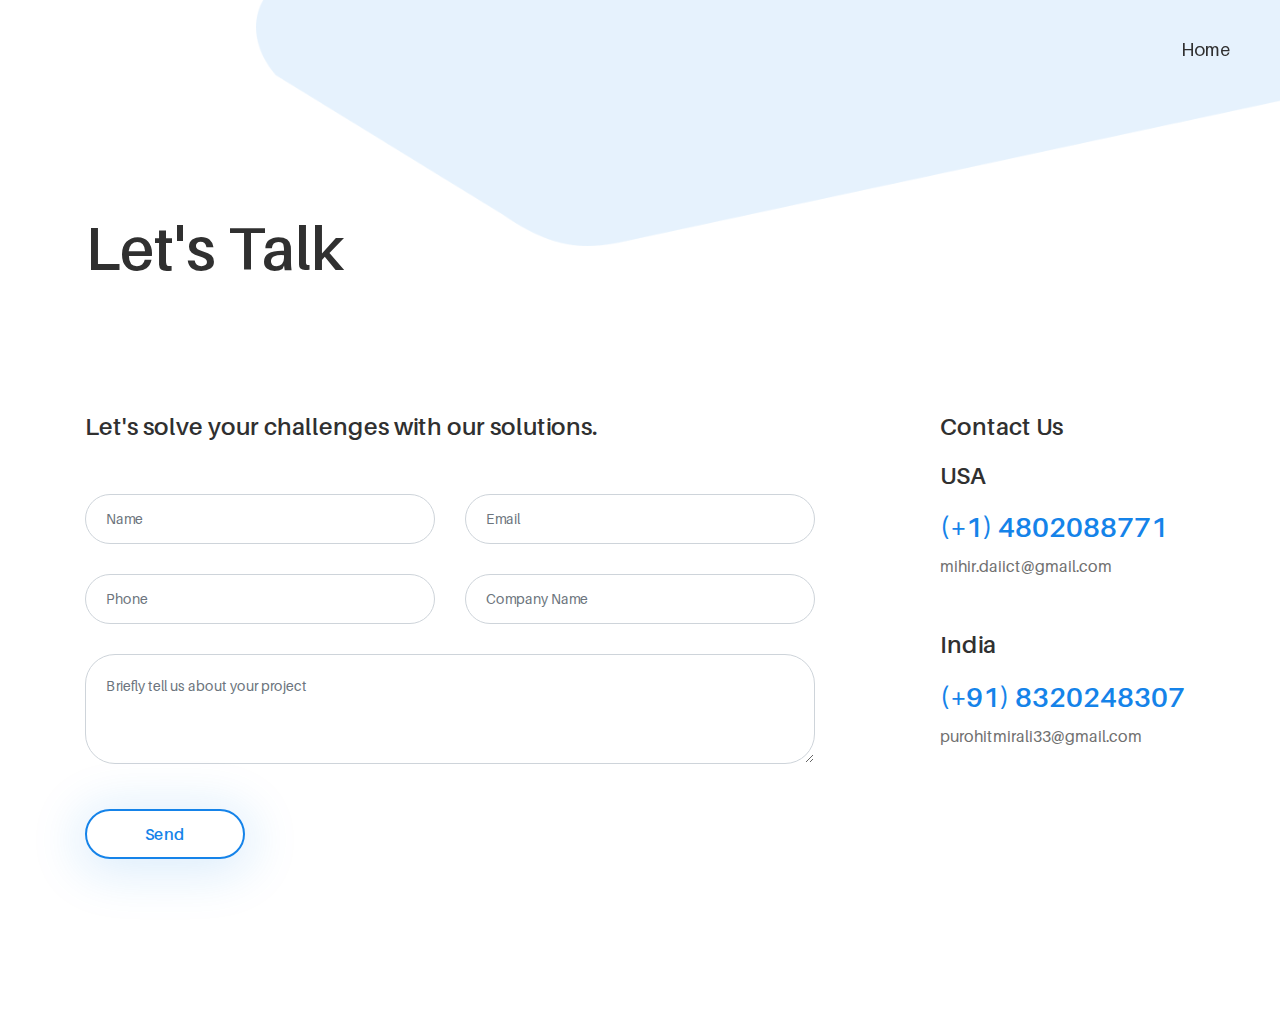
==== commit 27ced05e: "Add files via upload" ====
--- a/contact.html
+++ b/contact.html
@@ -9,7 +9,7 @@
     <meta name="viewport" content="width=device-width, initial-scale=1, shrink-to-fit=no">
 
     <!-- Title -->
-    <title>Apni company</title>
+    <title>100x Solutions</title>
 
     <!-- Favicon -->
     <link rel="icon" href="./img/core-img/favicon.ico">
@@ -37,7 +37,7 @@
                 <nav class="classy-navbar justify-content-between" id="uzaNav">
 
                     <!-- Logo -->
-                    <a class="nav-brand" href="index.html"><img src="./img/core-img/logo.png" alt=""></a>
+                    <a class="nav-brand" href="index.html"><img src="" alt=""></a>
 
                     <!-- Navbar Toggler -->
                     <div class="classy-navbar-toggler">
@@ -55,13 +55,7 @@
                         <div class="classynav">
                             <ul id="nav">
                                 <li><a href="./index.html">Home</a></li>
-                                <li class="current-item"><a href="./contact.html">Contact</a></li>
                             </ul>
-
-                            <!-- Get A Quote -->
-                            <div class="get-a-quote ml-4 mr-3">
-                                <a href="#" class="btn uza-btn">Get A Quote</a>
-                            </div>
 
                         <!-- Nav End -->
 
@@ -78,13 +72,7 @@
             <div class="row h-100 align-items-end">
                 <div class="col-12">
                     <div class="breadcumb--con">
-                        <h2 class="title">Contact</h2>
-                        <nav aria-label="breadcrumb">
-                            <ol class="breadcrumb">
-                                <li class="breadcrumb-item"><a href="#"><i class="fa fa-home"></i> Home</a></li>
-                                <li class="breadcrumb-item active" aria-current="page">Contact</li>
-                            </ol>
-                        </nav>
+                        <h2 class="title">Let's Talk</h2>
                     </div>
                 </div>
             </div>
@@ -101,8 +89,8 @@
         <div class="sucess-tick">
             <img src="./img/core-img/tick.png" alt="">
         </div>
-        <div class="scuess-text">Thanks for submition will rich you out soon!</div>
-        <button class="btn uza-btn btn-1 mt-15" onclick="window.location='/'">Cool </div>
+        <div class="scuess-text">We got your problem. We will reach out to you within 24 hours. Thank you!</div>
+        <button class="btn uza-btn btn-1 mt-15" onclick="window.location='./index.html'">Cool</div>
     </section>
 
     <!-- ***** Contact Area Start ***** -->
@@ -113,7 +101,7 @@
                 <div class="col-12 col-lg-8">
                     <div class="uza-contact-form mb-80">
                         <div class="contact-heading mb-50">
-                            <h4>Thank you for your interest. <br>let's solve your challenges with our solutions.</h4>
+                            <h4>Let's solve your challenges with our solutions.</h4>
                         </div>
                         <form action="#" method="post"  id="contactForm">
                             <div class="row">
@@ -134,16 +122,16 @@
                                 </div>
                                 <div class="col-lg-6">
                                     <div class="form-group">
-                                        <input type="text" class="form-control mb-30" name="company-name" placeholder="Organization">
+                                        <input type="text" class="form-control mb-30" name="company-name" placeholder="Company Name">
                                     </div>
                                 </div>
                                 <div class="col-12">
                                     <div class="form-group">
-                                        <textarea class="form-control mb-30" name="message" rows="8" cols="80" placeholder="Message"></textarea>
+                                        <textarea class="form-control mb-30" name="message" rows="8" cols="80" placeholder="Briefly tell us about your project"></textarea>
                                     </div>
                                 </div>
                                 <div class="col-12">
-                                    <button class="btn uza-btn btn-3 mt-15" id="cta-button">Contact Us</button>
+                                    <button class="btn uza-btn btn-3 mt-15" id="cta-button">Send</button>
                                 </div>
                             </div>
                         </form>
@@ -156,33 +144,17 @@
                         <!-- Single Sidebar Area -->
                         <div class="single-contact-card mb-50">
                             <h4>Contact Us</h4>
-                            <h3>(+65) 1234 5678</h3>
-                            <h6>hello.colorlib@gmail.com</h6>
-                            <h6>Mon - Fri: 9:00 - 19:00 <br>Closed on Weekends</h6>
+                            <h4>USA</h4>
+                            <h3>(+1) 4802088771</h3>
+                            <h6>mihir.daiict@gmail.com</h6>
                         </div>
 
                         <!-- Single Sidebar Area -->
                         <div class="single-contact-card mb-50">
                             <h4>India</h4>
-                            <h3>(+65) 2222 5678</h3>
-                            <h6>xyz,pqr Gujrat <br>hello.colorlib@gmail.com</h6>
-                        </div>
-
-                        <!-- Single Sidebar Area -->
-                        <div class="single-contact-card mb-50">
-                            <h4>USA</h4>
-                            <h3>(+65) 6666 5678</h3>
-                            <h6>40 Baria Sreet 13/2 NY City, US <br>hello.colorlib@gmail.com</h6>
-                        </div>
-                    </div>
-                </div>
-            </div>
-
-            <div class="row">
-                <!-- Google Maps -->
-                <div class="col-12">
-                    <div class="google-maps">
-                        <iframe src="https://www.google.com/maps/embed?pb=!1m18!1m12!1m3!1d11956.9355465873!2d24.0768412544878!3d56.9550599906977!2m3!1f0!2f0!3f0!3m2!1i1024!2i768!4f13.1!3m3!1m2!1s0x46eecfb0e5073ded%3A0x400cfcd68f2fe30!2z4Kaw4Ka_4KaX4Ka-LCDgprLgp43gpq_gpr7gpp_gp43gpq3gpr_gpoY!5e0!3m2!1sbn!2sbd!4v1543911160102" allowfullscreen></iframe>
+                            <h3>(+91) 8320248307</h3>
+                            <h6>purohitmirali33@gmail.com</h6>
+                        </div>
                     </div>
                 </div>
             </div>
--- a/style.css
+++ b/style.css
@@ -144,6 +144,53 @@
 .sucess-tick img{
   width: 40px;
   height: 40px;
+}
+.demo-buttons{
+  cursor: pointer;
+}
+.contact-form-container{
+  position: fixed;
+  top:0;
+  left:0;
+  width: 100%;
+  height: 100%;
+  background:rgba(0,0,0,0.65);
+  z-index: 700;
+  display: none;
+  justify-content: center;
+  align-items: center;
+}
+.contact-form-outer-overlay{
+  position: absolute;
+  width: 100%;
+  height: 100%;
+  opacity: 0;
+  transition: all 0.3s ease-out;
+}
+.contact-form-content{
+  background:#fff;
+  padding: 50px;
+  display: flex;
+  flex-direction: column;
+  justify-content: center;
+  align-items: center;
+  height: max-content;
+    z-index: 750;
+}
+.form-heading{
+text-align: center;
+}
+.form-container{
+  width: 100%;
+  display: flex;
+  flex-direction: column;
+}
+.form-cta-conatiner{
+  display: flex;
+  justify-content: center;
+}
+#form-sucess{
+  display: none;
 }
 .bg-overlay {
   position: relative;
